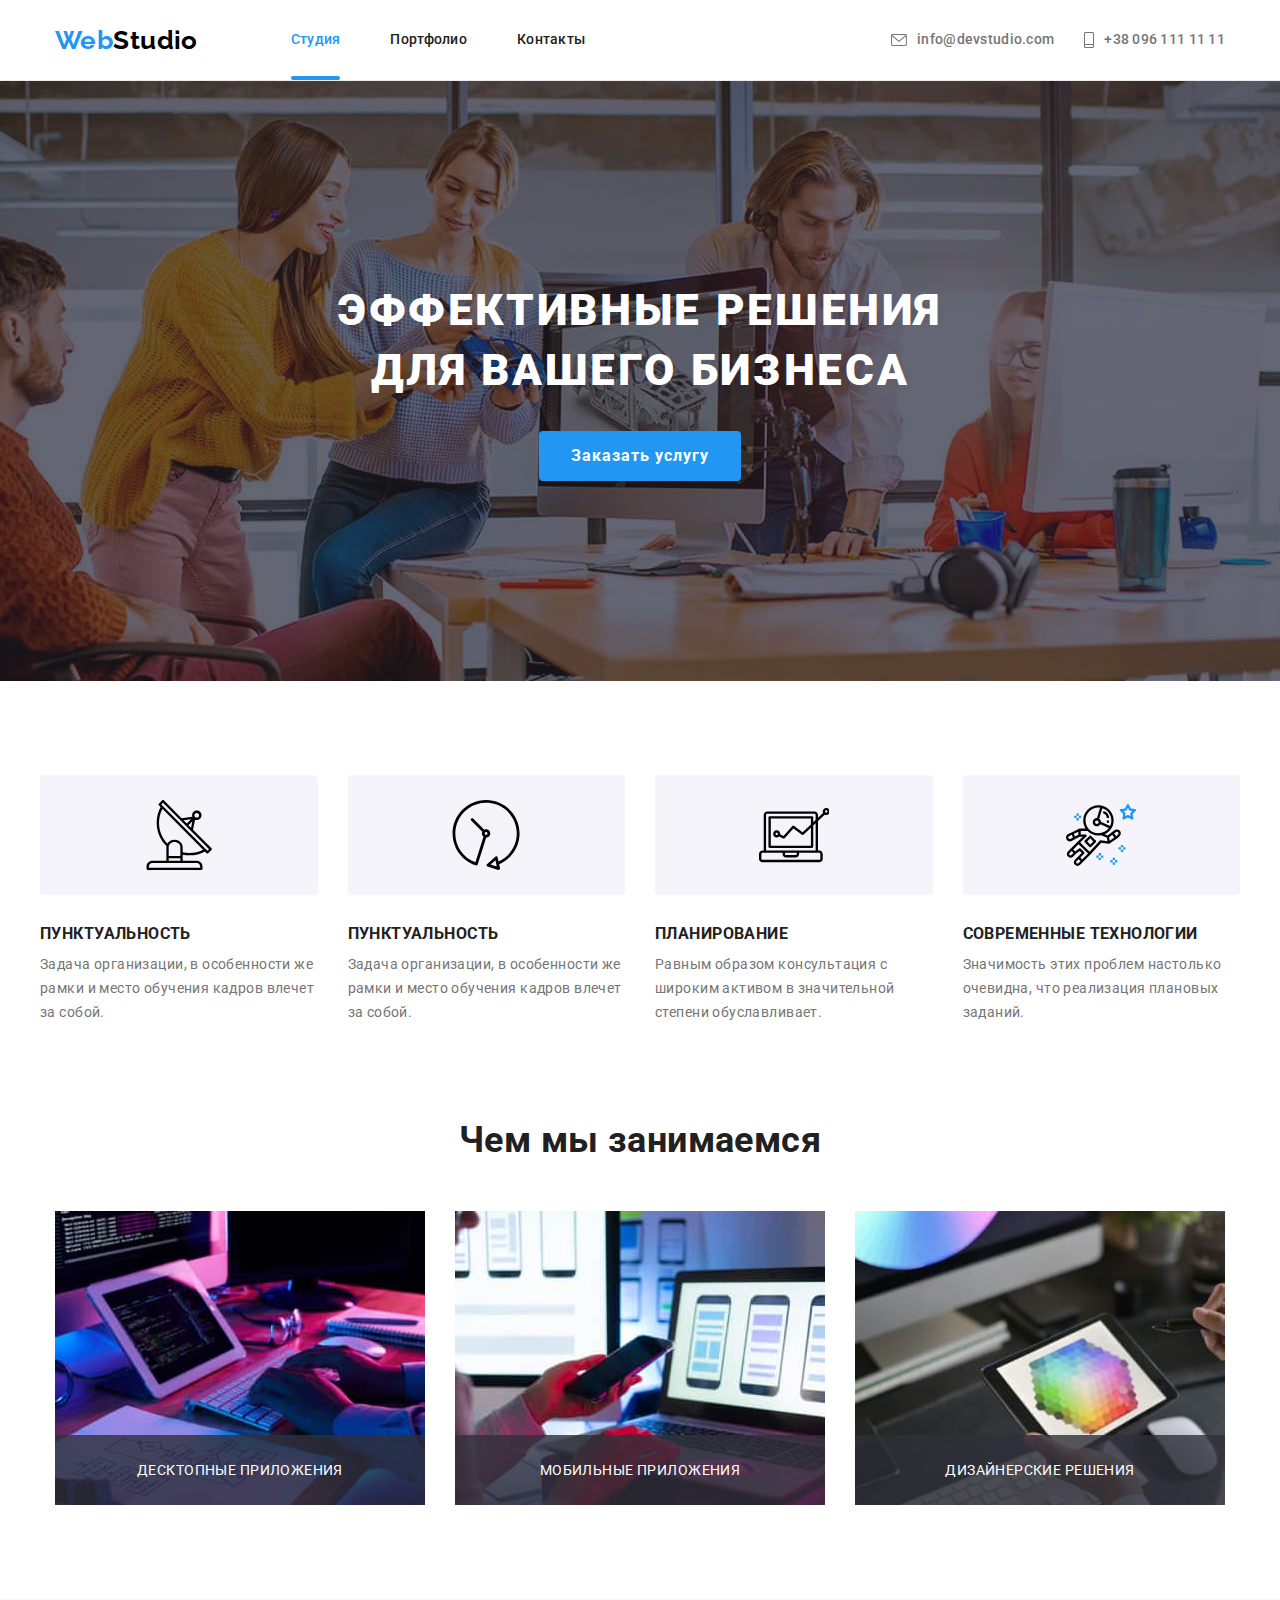
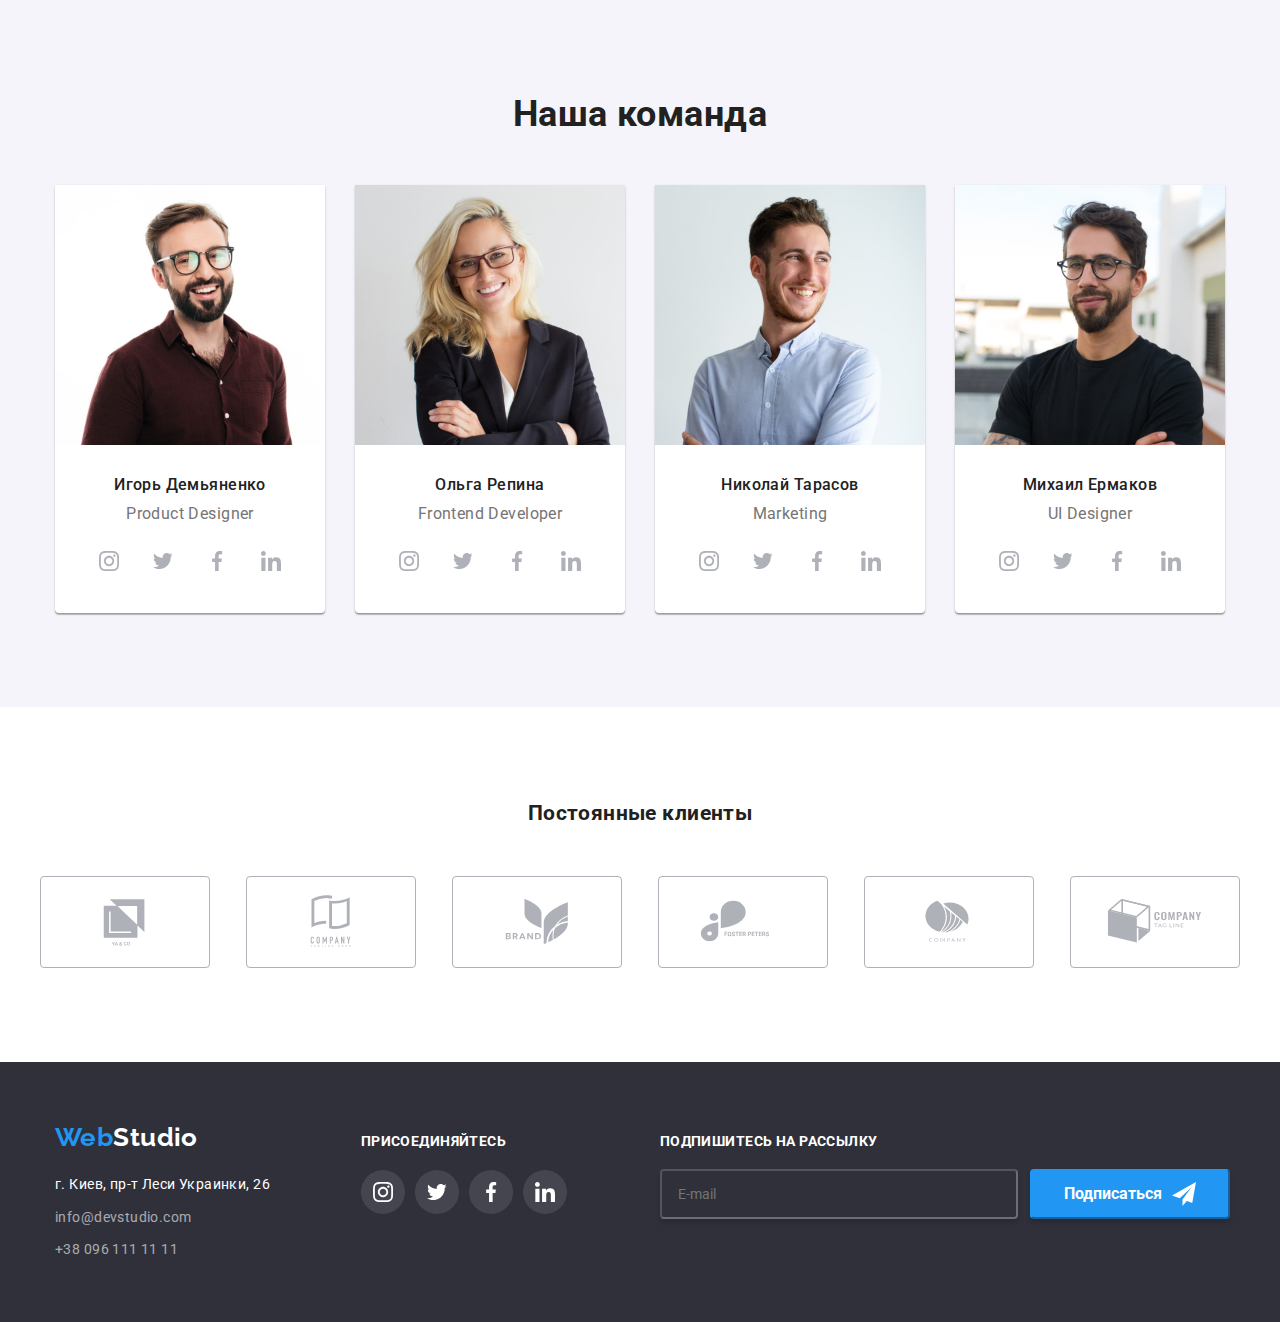
==== index.html @ d02903e9 "формы валидация" ====
<!DOCTYPE html>
<html lang="ru">
<head>
    <meta charset="UTF-8">
    <meta http-equiv="X-UA-Compatible" content="IE=edge">
    <meta name="viewport" content="width=device-width, initial-scale=1.0">
    <title>Студия</title>
    <link rel="preconnect" href="https://fonts.gstatic.com">
    <link href="https://fonts.googleapis.com/css2?family=Raleway:wght@700&family=Roboto:wght@400;500;700;900&display=swap" rel="stylesheet">
    <link rel="stylesheet" href="https://cdnjs.cloudflare.com/ajax/libs/modern-normalize/1.0.0/modern-normalize.min.css">
    <link rel="stylesheet" href="https://cdnjs.cloudflare.com/ajax/libs/modern-normalize/1.0.0/modern-normalize.min.css">   
    <link rel="stylesheet" href="./css/style.css">
</head>
<body>
  <header class="header">      
  <div class="container header-container">
      <nav class="navigation">
          <a class="logo link" href="">Web<span class="logo-header">Studio</span></a>
          <ul class="menu list">
              <li class="nav-menu">
                  <a class="menu-link link nav current" href="./index.html">Студия</a></li>
              <li class="nav-menu">
                  <a class="menu-link link nav" href="./portfolio.html">Портфолио</a></li>
              <li class="nav-menu">
                  <a class="menu-link link nav" href="">Контакты</a></li>
          </ul>
      </nav>
      <ul class="contacts list">
          <li class="contact-blok">            
            <a class="cont-link link" href="mailto:info@devstudio.com">
                <svg class="contact-icon" width="16px" height="12px">
                    <use href="./images/sprite.svg#mail"></use>
                </svg>
            info@devstudio.com</a>
         </li>
         <li class="contact-blok">
            <a class="cont-link link" href="tel:+380961111111">
                <svg class="contact-icon" width="10px" height="16px">
                    <use href="./images/sprite.svg#phone"></use>
                </svg>
            +38 096 111 11 11</a>
         </li>
      </ul>
  </div>   
  </header>
  <main>
<section class="hero"> 
    <div class="container">
        <h1 class="hero-title">Эффективные решения <br> для вашего бизнеса</h1>
        <button class="hero-button button"  type="button" data-modal-open>Заказать услугу</button>
    </div>                                      
</section> 
<section class="advantages "> 
    <div class="container section-bord">        
    <h2 class="visually-hidden">Наши преимущества</h2>
    <ul class="advant-lists list">                
        <li class="advant-menu">
            <div class="icon-blok">
                <svg class="icon" width="70px" height="70px">
                    <use href="./images/sprite.svg#vector-1"></use>
                </svg>
            </div>            
            <h3 class="advant-title">Пунктуальность</h3>
            <p class="text">Задача организации, в особенности же рамки и место обучения кадров влечет за собой.</p>
        </li>
        <li class="advant-menu">
            <div class="icon-blok">
                <svg class="icon" width="70px" height="70px">
                    <use href="./images/sprite.svg#vector-2"></use>
                </svg>
            </div>            
            <h3 class="advant-title">Пунктуальность</h3>
            <p class="text">Задача организации, в особенности же рамки и место обучения кадров влечет за собой.</p>
        </li>
        <li class="advant-menu">
            <div class="icon-blok">
                <svg class="icon" width="70px" height="70px">
                    <use href="./images/sprite.svg#vector-3"></use>
                </svg>
            </div>            
            <h3 class="advant-title">Планирование</h3>
            <p class="text">Равным образом консультация с широким активом в значительной степени обуславливает.</p>
        </li>
        <li class="advant-menu">
            <div class="icon-blok">
                <svg class="icon" width="70px" height="70px">
                    <use href="./images/sprite.svg#astronaut"></use>
                </svg>
            </div>            
            <h3 class="advant-title">Современные технологии</h3>
            <p class="text">Значимость этих проблем настолько очевидна, что реализация плановых заданий.</p>
        </li>
    </ul>
    </div>
</section>
<section class="section-work">
    <div class="container work">
    <h2 class="section-title">Чем мы занимаемся</h2>
    <ul class="work-lists list">
        <li class="work-img">                    
                <img src="./images/aboutus/about-us1.jpg" alt="картинка" width="370" height="294">
                <p class="work-text">Десктопные приложения</p>                   
        </li>
        <li class="work-img">                    
                <img src="./images/aboutus/about-us2.jpg" alt="картинка" width="370" height="294">
                <p class="work-text">Мобильные приложения</p>
        </li>
        <li class="work-img">                    
                <img src="./images/aboutus/about-us3.jpg" alt="картинка" width="370" height="294">
                <p class="work-text">Дизайнерские решения</p>
        </li>
    </ul>
    </div>
</section>
<section class="section team">
    <div class="container">
    <h2 class="section-title">Наша команда</h2>
    <ul class="team-list list">
    <li class="staff">
        <img class="staff-img" src="./images/team/igor-demianenko.jpg" alt="фотография Игоря" width="270" height="260">
        <div class="name-box">
            <h3 class="staff-title">Игорь Демьяненко</h3>
            <p class="staff-text" lang="en">Product Designer</p>
            <ul class="social-list list">
                <li class="social-list-item">
                    <a class="social-list-link" href="">
                        <svg class="social-list-icon" width="20px" height="20px">
                            <use href="./images/sprite.svg#instagram"></use>
                        </svg>
                    </a>                                
                </li>
                <li class="social-list-item">
                    <a class="social-list-link" href="">
                        <svg class="social-list-icon" width="20px" height="20px">
                            <use href="./images/sprite.svg#twitter"></use>
                        </svg>
                    </a>                                
                </li>
                <li class="social-list-item">
                    <a class="social-list-link" href="">
                        <svg class="social-list-icon" width="20px" height="20px">
                            <use href="./images/sprite.svg#facebook"></use>
                        </svg>
                    </a>                                
                </li>
                <li class="social-list-item">
                    <a class="social-list-link" href="">
                        <svg class="social-list-icon" width="20px" height="20px">
                            <use href="./images/sprite.svg#linkedin"></use>
                        </svg>
                    </a>                                
                </li>
            </ul>
        </div>                                                          
    </li>
    <li class="staff"> 
        <img class="staff-img" src="./images/team/olga-repina.jpg" alt="фотография Ольги" width="270" height="260">
        <div class="name-box">
            <h3 class="staff-title">Ольга Репина</h3>
            <p class="staff-text" lang="en">Frontend Developer</p>
            <ul class="social-list list">
                <li class="social-list-item">
                <a class="social-list-link" href="">
                    <svg class="social-list-icon" width="20px" height="20px">
                        <use href="./images/sprite.svg#instagram"></use>
                    </svg>
                </a>
                </li>
                <li class="social-list-item">
                <a class="social-list-link" href="">
                    <svg class="social-list-icon" width="20px" height="20px">
                        <use href="./images/sprite.svg#twitter"></use>
                    </svg>
                </a>
                </li>
                <li class="social-list-item">
                <a class="social-list-link" href="">
                    <svg class="social-list-icon" width="20px" height="20px">
                        <use href="./images/sprite.svg#facebook"></use>
                    </svg>
                </a>
                </li>
                <li class="social-list-item">
                <a class="social-list-link" href="">
                    <svg class="social-list-icon" width="20px" height="20px">
                        <use href="./images/sprite.svg#linkedin"></use>
                    </svg>
                </a>
                </li>
            </ul>
        </div>            
    </li>
    <li class="staff">
        <img class="staff-img" src="./images/team/nikolai-tarasov.jpg" alt="фотография Николая" width="270" height="260">
        <div class="name-box">
            <h3 class="staff-title">Николай Тарасов</h3>
            <p class="staff-text" lang="en">Marketing</p>
            <ul class="social-list list">
                <li class="social-list-item">
                    <a class="social-list-link" href="">
                        <svg class="social-list-icon" width="20px" height="20px">
                            <use href="./images/sprite.svg#instagram"></use>
                        </svg>
                    </a>
                </li>
                <li class="social-list-item">
                    <a class="social-list-link" href="">
                        <svg class="social-list-icon" width="20px" height="20px">
                            <use href="./images/sprite.svg#twitter"></use>
                        </svg>
                    </a>
                </li>
                <li class="social-list-item">
                    <a class="social-list-link" href="">
                        <svg class="social-list-icon" width="20px" height="20px">
                            <use href="./images/sprite.svg#facebook"></use>
                        </svg>
                    </a>
                </li>
                <li class="social-list-item">
                    <a class="social-list-link" href="">
                        <svg class="social-list-icon" width="20px" height="20px">
                            <use href="./images/sprite.svg#linkedin"></use>
                        </svg>
                    </a>
                </li>
            </ul>
        </div>                             
    </li>
    <li class="staff">
        <img src="./images/team/mihail-ermakov.jpg" alt="фотография Михаила" width="270" height="260">
        <div class="name-box">
            <h3 class="staff-title">Михаил Ермаков</h3>
            <p class="staff-text" lang="en">UI Designer</p>
            <ul class="social-list list">
                <li class="social-list-item">
                    <a class="social-list-link" href="">
                        <svg class="social-list-icon" width="20px" height="20px">
                            <use href="./images/sprite.svg#instagram"></use>
                        </svg>
                    </a>
                </li>
                <li class="social-list-item">
                    <a class="social-list-link" href="">
                        <svg class="social-list-icon" width="20px" height="20px">
                            <use href="./images/sprite.svg#twitter"></use>
                        </svg>
                    </a>
                </li>
                <li class="social-list-item">
                    <a class="social-list-link" href="">
                        <svg class="social-list-icon" width="20px" height="20px">
                            <use href="./images/sprite.svg#facebook"></use>
                        </svg>
                    </a>
                </li>
                <li class="social-list-item">
                    <a class="social-list-link" href="">
                        <svg class="social-list-icon" width="20px" height="20px">
                            <use href="./images/sprite.svg#linkedin"></use>
                        </svg>
                    </a>
                </li>
            </ul>
        </div>              
    </li>                 
    </ul>
    </div>
</section>
<section class="section-clients">
    <div class="container section-bord">
        <h2 class="clients-title">Постоянные клиенты</h2>
    <div class="clients-box">
        <ul class="client-link-icon list">
            <li class="client-list">
                <a class="client-link" href="">
                    <svg class="client-logo" width="106px" height="60px">
                        <use href="./images/sprite.svg#logo-company-1"></use>
                    </svg>
                </a>
            </li>
        </ul>
        <ul class="clients-link list">
            <li class="client-list">
                <a class="client-link" href="">
                    <svg class="client-logo" width="106px" height="60px">
                        <use href="./images/sprite.svg#logo-company-6"></use>
                    </svg>
                </a>
            </li>
        </ul>
        <ul class="clients-link list">
            <li class="client-list">
                <a class="client-link" href="">
                    <svg class="client-logo" width="106px" height="60px">
                        <use href="./images/sprite.svg#logo-company-3"></use>
                    </svg>
                </a>
            </li>
        </ul>
        <ul class="clients-link list">
            <li class="client-list">
                <a class="client-link" href="">
                    <svg class="client-logo" width="106px" height="60px">
                        <use href="./images/sprite.svg#logo-company-4"></use>
                    </svg>
                </a>
            </li>
        </ul>
        <ul class="clients-link list">
            <li class="client-list">
                <a class="client-link" href="">
                    <svg class="client-logo" width="106px" height="60px">
                        <use href="./images/sprite.svg#logo-company-5"></use>
                    </svg>
                </a>
            </li>
        </ul>
        <ul class="clients-link list">
            <li class="client-list">
                <a class="client-link" href="">
                    <svg class="client-logo" width="106px" height="60px">
                        <use href="./images/sprite.svg#logo-company-2"></use>
                    </svg>
                </a>
            </li>
        </ul> 
       
    </div>
    </div>
</section>
  </main>  
  <footer class="footer">
    <div class="container footer-blok">
    <div class="logo-address">
        <a class="logo link" href="">Web<span class="logo-footer">Studio</span></a>
        <address class="address">
            <ul class="address-link list">
                <li class="footer-link-board"><a class="address-link link nav" href="" target="_blank"
                        rel="noreferrer noopener">г. Киев, пр-т Леси Украинки, 26</a></li>
                <li class="footer-link-board"><a class="mail-link link nav"
                        href="mailto:info@devstudio.com">info@devstudio.com</a></li>
                <li><a class="tel-link link nav" href="tel:+380961111111">+38 096 111 11 11</a></li>
            </ul>
        </address>
    </div>    
    <div class="footer-social-link">
    <p class="footer-social-text">присоединяйтесь</p>
    <ul class="social-list footer-social-list list">
        <li class="social-list-item footer-social-list-item">
        <a class="social-list-link footer-social-list-link" href="">
            <svg class="social-list-icon footer-social-list-icon" width="20px" height="20px">
                <use href="./images/sprite.svg#instagram"></use>
            </svg>
        </a>
        </li>
        <li class="social-list-item footer-social-list-item">
        <a class="social-list-link footer-social-list-link" href="">
            <svg class="social-list-icon footer-social-list-icon" width="20px" height="20px">
                <use href="./images/sprite.svg#twitter"></use>
            </svg>
        </a>
        </li>
        <li class="social-list-item footer-social-list-item">
        <a class="social-list-link footer-social-list-link" href="">
            <svg class="social-list-icon footer-social-list-icon" width="20px" height="20px">
                <use href="./images/sprite.svg#facebook"></use>
            </svg>
        </a>
        </li>
        <li class="social-list-item footer-social-list-item">
        <a class="social-list-link footer-social-list-link" href="">
            <svg class="social-list-icon footer-social-list-icon" width="20px" height="20px">
                <use href="./images/sprite.svg#linkedin"></use>
            </svg>
        </a>
        </li>
    </ul>
    </div>
    <form action="#" class="email-form">
        <p class="email-form-text">Подпишитесь на рассылку</p>
        <div class="email-form-block">
            <label class="email-form-field">
                <input type="email" class="email-form-input" placeholder="E-mail">
            </label>
            <button type="submit" class="email-form-button">Подписаться
                <svg class="email-form-button-icon" width="24px" height="24px">
                    <use href="./images/sprite.svg#icon-send"></use>
                </svg>
            </button>
        </div>        
    </form>
    </div>           
  </footer>
<div class="backdrop is-hidden" data-modal>
    <div class="modal">
        <button class="modal-close-button" type="button" data-modal-close>
            <svg width="11px" height="11px">
                <use href="./images/sprite.svg#icon-close"></use>
            </svg>
        </button>
        <form action="#" class="modal-form">
            <p class="modal-form-head">Оставьте свои данные, мы вам перезвоним</p>
            <label class="modal-form-field">
                Имя
                <span class="modal-form-wrapper">
                    <input type="text" name="user-name" class="modal-form-input" minlength="2" required>
                    <svg class="modal-form-icon" width="12px" height="12px">
                        <use href="./images/sprite.svg#icon-name"></use>
                    </svg>
                </span>                
            </label>
            <label class="modal-form-field">
                Телефон
                <span class="modal-form-wrapper">
                    <input type="tel" name="user-phon" class="modal-form-input" required pattern="[0-9]{3}-[0-9]{3}-[0-9]{2}-[0-9]{2}" title="095-000-00-00">
                    <svg class="modal-form-icon" width="12px" height="12px">
                        <use href="./images/sprite.svg#icon-phon"></use>
                    </svg>
                </span>                
            </label>
            <label class="modal-form-field">
                Почта
                <span class="modal-form-wrapper">
                    <input type="email" name="user-email" class="modal-form-input" required>
                    <svg class="modal-form-icon" width="12px" height="12px">
                        <use href="./images/sprite.svg#icon-mail"></use>
                    </svg>
                </span>
            </label>
            <label class="modal-form-field">
                Комментарий
                <textarea name="user-message" class="modal-form-message" placeholder="Введите текст"></textarea>
            </label>
            <input type="checkbox" class="modal-form-checkbox visually-hidden" id="checkbox-policy" required>
            <label for="checkbox-policy" class="modal-form-checkbox-policy">Соглашаюсь с рассылкой и принимаю <a href="" class="policy-link">Условия договора</a></label>
            <button type="submit" class="modal-form-button">Отправить</button>
        </form>
    </div>
</div>
<script src="./js/modal.js"></script>
</body>
</html>
---- css/style.css ----
:root {
  --main-font: 'Roboto', sans-serif;
  --secondary-font: 'Raleway', sans-serif;
  --accent-color: #2196f3;
  --secondary-color: #757575;
  --body-color: #212121;
  --white-color: #fff;
  --background-color-footer-header: #2f303a;
  --nav-footer-color: #ffffff99;
  --black-color: #000;
  --indent: 30px;
  --background-icon-button: #f5f4fa;
  --icon-color: #afb1b8;
}
h1,
h2,
h3,
h4,
h5,
h6,
p {
  margin-top: 0;
  margin-bottom: 0;
}
ul,
ol {
  margin-top: 0;
  margin-bottom: 0;
  padding-left: 0;
}
img {
  display: block;
}
body {
  color: var(--body-color);
  font-family: var(--main-font);
  font-size: 14px;
  letter-spacing: 0.03em;
  font-style: normal;
  font-weight: 400;
}
/* ===  COMPONENTS  === */
.list {
  list-style: none;
}
.link {
  text-decoration: none;
  color: var(--body-color);
}
.current {
  color: var(--accent-color);
}
.visually-hidden {
  position: absolute;
  width: 1px;
  height: 1px;
  margin: -1px;
  border: 0;
  padding: 0;

  white-space: nowrap;
  clip-path: inset(100%);
  clip: rect(0 0 0 0);
  overflow: hidden;
}
.container {
  width: 1200px;
  padding-left: 15px;
  padding-right: 15px;
  margin: 0 auto;
}

.section-title {
  font-weight: 700;
  font-size: 36px;
  line-height: 1.17;
  text-align: center;
}

.button {
  cursor: pointer;
}
.current {
  position: relative;
  color: var(--accent-color);
}
.current::after {
  content: ' ';
  display: block;
  position: absolute;
  width: 100%;
  height: 4px;
  border-radius: 2px;
  background-color: var(--accent-color);
  margin-top: 28px;
}
/* ===== header =====*/
.header-container {
  display: flex;
  align-items: center;
  justify-content: space-between;
}
.header {
  border-bottom: 1px solid #ececec;
}
.navigation {
  display: flex;
  align-items: center;
}
.menu {
  display: flex;
  justify-content: center;
}
.menu-link {
  display: block;
  transition-property: color;
  transition-duration: 250ms;
  transition-timing-function: cubic-bezier(0.4, 0, 0.2, 1);
}
.nav-menu:not(:last-child) {
  margin-right: 50px;
}
.menu-link:hover,
.menu-link:focus {
  color: var(--accent-color);
}
.logo {
  font-family: var(--secondary-font);
  font-weight: 700;
  font-size: 26px;
  line-height: 1.19;
  color: var(--accent-color);
  margin-right: 93px;
  transition-property: color;
  transition-duration: 250ms;
  transition-timing-function: cubic-bezier(0.4, 0, 0.2, 1);
}
.logo-header {
  color: var(--black-color);
  transition-property: color;
  transition-duration: 250ms;
  transition-timing-function: cubic-bezier(0.4, 0, 0.2, 1);
}
.logo-header:hover,
.logo-header:focus {
  color: var(--accent-color);
}
.logo:hover,
.logo:focus {
  color: var(--accent-color);
}

.menu,
.cont-link {
  font-family: var(--main-font);
  font-weight: 500;
  line-height: 1.14;
  letter-spacing: 0.02em;
  color: var(--secondary-color);
}
.contacts {
  display: flex;
  justify-content: center;
}
.contact-blok {
  display: flex;
  align-items: center;
  fill: var(--secondary-color);
}
.contact-blok:not(:first-child) {
  margin-left: var(--indent);
}
.cont-link {
  display: flex;
  align-items: center;
  padding: 32px 0;
  transition-property: color;
  transition-duration: 250ms;
  transition-timing-function: cubic-bezier(0.4, 0, 0.2, 1);
}
.contact-icon {
  align-items: center;
  margin-right: 10px;
  transition-property: color;
  transition-duration: 250ms;
  transition-timing-function: cubic-bezier(0.4, 0, 0.2, 1);
}
.cont-link:hover,
.cont-link:focus {
  color: var(--accent-color);
}
.cont-link:hover .contact-icon,
.cont-link:focus .contact-icon {
  fill: var(--accent-color);
}

/* ===== end header =====*/
/* ======== hero ========*/
.hero {
  background-color: #c4c4c4;
  text-align: center;
  padding-top: 200px;
  padding-bottom: 200px;
  background-image: linear-gradient(rgba(47, 48, 58, 0.4), rgba(47, 48, 58, 0.4)),
    url(../images/hero.jpg);
  background-repeat: no-repeat;
  max-width: 1600px;
  margin: auto;
  background-position: center;
  background-size: cover;
}
.hero-title {
  font-weight: 900;
  font-size: 44px;
  line-height: 1.36;
  letter-spacing: 0.06em;
  text-transform: uppercase;
  color: var(--white-color);
  margin-bottom: var(--indent);
}
.hero-button {
  font-style: normal;
  font-weight: 700;
  font-size: 16px;
  line-height: 1.88;
  display: flex;
  letter-spacing: 0.06em;
  color: var(--white-color);
  background-color: var(--accent-color);
  margin-left: auto;
  margin-right: auto;
  padding: 10px 32px;
  border-radius: 4px;
  border: transparent;
}
/* ======== end hero ========*/
/* ======  advantages ====== */
.advant-lists {
  align-content: center;
  display: flex;
}
.section-bord {
  padding: 94px 0;
}
.advant-menu {
  flex-basis: calc(100% / 4);
}
.advant-menu:not(:last-child) {
  margin-right: var(--indent);
}
.advant-title {
  font-weight: 700;
  line-height: 1.14;
  margin-top: var(--indent);
  text-transform: uppercase;
}
.text {
  line-height: 1.71;
  color: var(--secondary-color);
  display: block;
  margin-top: 10px;
}
.icon-blok {
  display: flex;
  align-items: center;
  justify-content: center;
  height: 120px;
  border: 1px solid var(--background-icon-button);
  border-radius: 4px;
  background-color: var(--background-icon-button);
}

/* ===== end advantages ===== */
/* ======== our work ======== */
.work {
  padding-bottom: 94px;
}
.section-title {
  margin-bottom: 50px;
}
.work-lists {
  display: flex;
  flex-wrap: wrap;
}
.work-img {
  width: 370px;
  position: relative;
  overflow: hidden;
}
.work-img:not(:last-child) {
  margin-right: var(--indent);
}
.work-text {
  position: absolute;
  left: 0;
  bottom: 0;
  width: 100%;
  height: 70px;
  display: flex;
  justify-content: center;
  align-items: center;
  color: var(--white-color);
  background-color: rgba(47, 48, 58, 0.8);
  text-transform: uppercase;
}
/* ====== end our work ======= */
/* ======== our team ======== */

.team {
  background-color: var(--background-icon-button);
  padding-top: 94px;
  padding-bottom: 94px;
}
.section-title {
  margin-bottom: 50px;
}
.team-list {
  display: flex;
  flex-wrap: wrap;
  margin-right: calc(-1 * var(--indent));
  margin-bottom: calc(-1 * var(--indent));
}
.social-list {
  display: flex;
  justify-content: space-between;
}
.social-list-link:hover,
.social-list-link:focus {
  background-color: var(--accent-color);
}
.social-list-icon {
  fill: var(--icon-color);
  transition-property: fill;
  transition-duration: 250ms;
  transition-timing-function: cubic-bezier(0.4, 0, 0.2, 1);
}
.social-list-link:hover .social-list-icon,
.social-list-link:focus .social-list-icon {
  fill: var(--white-color);
}
.social-list-link {
  display: flex;
  width: 44px;
  height: 44px;
  background-color: var(--white-color);
  border-radius: 50%;
  align-items: center;
  justify-content: center;
  transition-property: background-color;
  transition-duration: 250ms;
  transition-timing-function: cubic-bezier(0.4, 0, 0.2, 1);
}
.staff {
  flex-basis: calc(100% / 4 - var(--indent));
  margin-right: var(--indent);
  margin-bottom: var(--indent);
  background: var(--white-color);
  box-shadow: 0px 1px 3px rgba(0, 0, 0, 0.12), 0px 1px 1px rgba(0, 0, 0, 0.14),
    0px 2px 1px rgba(0, 0, 0, 0.2);
  border-radius: 0px 0px 4px 4px;
}
.staff-title {
  font-weight: 500;
  font-size: 16px;
  line-height: 1.19;
  text-align: center;
  margin-bottom: 10px;
}
.staff-text {
  font-size: 16px;
  line-height: 1.19;
  text-align: center;
  color: var(--secondary-color);
  margin-bottom: 16px;
}
.name-box {
  padding: 30px 32px;
}
/* ====== end our team ======= */

/* ===== our clients ===== */
.clients-box {
  display: flex;
  justify-content: space-between;
}
.clients-title {
  text-align: center;
  margin-bottom: 50px;
}
.client-link {
  display: flex;
  width: 170px;
  height: 92px;
  align-items: center;
  justify-content: center;
  border: 1px solid var(--icon-color);
  border-radius: 4px;
  transition-property: border-color;
  transition-duration: 250ms;
  transition-timing-function: cubic-bezier(0.4, 0, 0.2, 1);
}
.client-logo {
  fill: var(--icon-color);
  transition-property: fill;
  transition-duration: 250ms;
  transition-timing-function: cubic-bezier(0.4, 0, 0.2, 1);
}
.client-link:hover,
.client-link:focus {
  border-color: var(--accent-color);
}
.client-link:hover .client-logo,
.client-link:focus .client-logo {
  fill: var(--accent-color);
}

/* ===== end our clients ===== */

/* ======= footer ========= */
.footer {
  background-color: var(--background-color-footer-header);
  padding-top: 60px;
  padding-bottom: 60px;
}
.footer-link-board {
  margin-bottom: 9px;
}
.logo-footer {
  color: var(--white-color);
  transition-property: color;
  transition-duration: 250ms;
  transition-timing-function: cubic-bezier(0.4, 0, 0.2, 1);
}
.logo-footer:hover,
.logo-footer:focus {
  color: var(--accent-color);
}
.address-link,
.mail-link,
.tel-link {
  font-style: normal;
  font-family: var(--main-font);
  line-height: 1.71;
}
.address-link {
  color: var(--white-color);
  margin-top: 20px;
}
.mail-link,
.tel-link {
  color: var(--nav-footer-color);
}
.footer-blok {
  display: flex;
  align-items: baseline;
}
.footer-social-link {
  margin-left: 70px;
  margin-right: 93px;
}
.footer-social-text {
  font-weight: 700;
  font-size: 14px;
  line-height: 1.14;
  text-align: left;
  text-transform: uppercase;
  color: var(--white-color);
  margin-bottom: 20px;
  fill: var(--accent-color);
}
.footer-social-list-item:not(:first-child) {
  margin-left: 10px;
}
.footer-social-list-link {
  background-color: rgba(255, 255, 255, 0.1);
}
.footer-social-list-icon {
  fill: var(--white-color);
}
.email-form-text {
  font-weight: 700;
  font-size: 14px;
  line-height: 1.17;
  text-align: left;
  text-transform: uppercase;
  color: var(--white-color);
  margin-bottom: 20px;
}
.email-form-block {
display: flex;
justify-content: space-between;
}
.email-form-input {
  width: 358px;
  height: 50px;
  color: var(--white-color);
  background-color: var(--background-color-footer-header);
  border-color: rgba(255, 255, 255, 0.3);
  border-radius: 4px;
  box-shadow: 0 4px 4px rgba(0, 0, 0, 0.15);
  padding-left: 16px;
}
.email-form-input::placeholder {
  color: rgba(255, 255, 255, 0,6);
}
.email-form-button {
  width: 200px;
  height: 50px;
  display: flex;
  align-items: center;
  justify-content: center;
  fill: var(--white-color);
  background-color: var(--accent-color);
  font-weight: 700;
  font-size: 16px;
  line-height: 1.88;
  color: var(--white-color);
  box-shadow: 0 4px 4px rgba(0, 0, 0, 0.15);
  border-color: var(--accent-color);
  border-radius: 4px;
  padding: 0;
}
.email-form-button-icon {
  margin-left: 10px;
}
.email-form-field {
  margin-right: 12px;
}

/* ====== end footer ======= */

/* ==portfolio== */
.portfolio {
  padding-top: 100px;
  padding-bottom: 94px;
}
.button-titles {
  display: flex;
  margin-bottom: 50px;
  justify-content: center;
}
.button-portf {
  font-family: var(--main-font);
  font-weight: 500;
  font-size: 16px;
  line-height: 1.63;
  text-align: center;
  color: var(--body-color);
  padding: 8px 22px;
  border-radius: 4px;
  background: var(--background-icon-button);
  border: transparent;
  transition-property: background-color, color, box-shadow;
  transition-duration: 250ms;
  transition-timing-function: cubic-bezier(0.4, 0, 0.2, 1);
}
.button-blok:not(:last-child) {
  margin-right: 8px;
}
.button-portf:hover,
.button-portf:focus {
  background-color: var(--accent-color);
  color: var(--white-color);
  box-shadow: 0px 3px 1px rgba(0, 0, 0, 0.1), 0px 1px 2px rgba(0, 0, 0, 0.08),
    0px 2px 2px rgba(0, 0, 0, 0.12);
}
.project-lists {
  display: flex;
  flex-wrap: wrap;
  margin-right: calc(-1 * var(--indent));
  margin-bottom: calc(-1 * var(--indent));
}
.project-blok {
  display: flex;
  flex-basis: calc(100% / 3 - var(--indent));
  margin-right: var(--indent);
  margin-bottom: var(--indent);
}
.project-link {
  transition-property: box-shadow;
  transition-duration: 250ms;
  transition-timing-function: cubic-bezier(0.4, 0, 0.2, 1);
}
.project-link:hover,
.project-link:focus {
  box-shadow: 1px 4px 6px rgba(0, 0, 0, 0.16), 0 4px 4px rgba(0, 0, 0, 0.06),
    0 1px 1px rgba(0, 0, 0, 0.12);
}
.description-bloc {
  position: relative;
  overflow: hidden;
}
.description {
  font-family: var(--main-font);
  font-weight: 400;
  font-size: 18px;
  line-height: 1.56;
  color: var(--white-color);
  text-align: left;
  position: absolute;
  width: 100%;
  height: 100%;
  top: 0;
  left: 0;
  background-color: rgba(33, 150, 243, 0.9);
  padding: 24px 63px;
  overflow: auto;
  transform: translateY(100%);
  transition: transform;
  transition-duration: 250ms;
  transition-timing-function: cubic-bezier(0.4, 0, 0.2, 1);
}
.project-link:hover .description,
.project-link:focus .description {
  transform: translateY(0%);
}
.bord {
  padding: 20px 24px;
  border: 1px solid #eeeeee;
  border-top: transparent;
}
.title-primary {
  font-family: var(--main-font);
  font-weight: 700;
  font-size: 18px;
  line-height: 2;
  letter-spacing: 0.06em;
  color: var(--body-color);
  margin-bottom: 4px;
  text-align: left;
}
.text-portf {
  font-family: var(--main-font);
  font-size: 16px;
  line-height: 1.88;
  color: var(--secondary-font);
  text-align: left;
}
/* ======  modal window ======== */
.backdrop {
  position: fixed;
  top: 0;
  left: 0;
  z-index: 300;
  width: 100vw;
  height: 100vh;
  background-color: rgba(0, 0, 0, 0.5);
}
.modal {
  position: absolute;
  width: 528px;
  height: 581px;
  background-color: var(--white-color);
  border-radius: 4px;
  top: 50%;
  left: 50%;
  transform: translate(-50%, -50%);
}
.is-hidden {
  opacity: 0;
  pointer-events: none;
  visibility: hidden;
}
.modal-close-button {
  position: absolute;
  top: 8px;
  right: 8px;
  width: 30px;
  height: 30px;
  border-radius: 50%;
  border: 1px solid rgba(0, 0, 0, 0.1);
  padding: 0;
  cursor: pointer;
  box-shadow: 0 1px 3px rgba(0, 0, 0, 0.12), 0 1px 1px rgba(0, 0, 0, 0.14),
    0 2px 1px rgba(0, 0, 0, 0.2);
} 
.modal-form {
  display: flex;
  flex-direction: column;
  padding: 40px;
 }
.modal-form-head {
  font-weight: 700;
  font-size: 20px;  
  line-height: 1.17;
  text-align: center;
  margin-bottom: 12px;
}
.modal-form-field {
  margin-bottom: 10px;
}
.modal-form-input {
  width: 100%;
  padding-left: 42px;
  height: 40px;
  border-radius: 4px;
  border: 1px solid rgba(33, 33, 33, 0.2);
 
}
.modal-form-message {
  width: 100%;
  height: 120px;
  resize: none;
  border-radius: 4px;
  border: 1px solid rgba(33, 33, 33, 0.2);
  margin-top: 4px;
  padding: 12px 16px;
}
.modal-form-message::placeholder {
  color: rgba(117, 117, 117, 0.5);
}
.modal-form-message:focus {
  outline: none;
  border-color: var(--accent-color);
}
.modal-form-checkbox-policy {
  font-weight: 400;
  font-size: 14px;  
  line-height: 1.71;
  margin-bottom: 30px;
  
}
.modal-form-checkbox-policy::before {
  content: "";
  display: inline-block;
  width: 16px;
  height: 15px;
  border: 1px solid #212121;
  cursor: pointer;
  vertical-align: middle;
  margin-right:  8px;
  background-color: var(--white-color);
  background-image: url(./images/sprite.svg#icon-check);
}
.modal-form-checkbox:checked + .modal-form-checkbox-policy::before {
  border:var(--accent-color);
  background-color: var(--accent-color);
}
.policy-link {
  color: var(--accent-color);
}
.modal-form-button {
  padding: 10px 55px; 
  cursor: pointer;
  align-self: center;
  font-weight: 700;
  font-size: 16px;  
  line-height: 1.88;
  color: var(--white-color);
  border-radius: 4px;
  border: 1px solid var(--accent-color);
  background-color: var(--accent-color);
  box-shadow: 0 4px 4px rgba(0, 0, 0, 0.15);
}
.modal-form-wrapper {
  position: relative;
  display: block;
  margin-top: 4px;
}
.modal-form-icon {
  position: absolute;
  left: 15px;
  top: 50%;
  transform: translateY(-50%);
}
.modal-form-input:focus {
  border-color: var(--accent-color);
  outline: none;
}
.modal-form-input:focus + .modal-form-icon {
  fill: var(--accent-color);
}

/* ======  end modal window ========
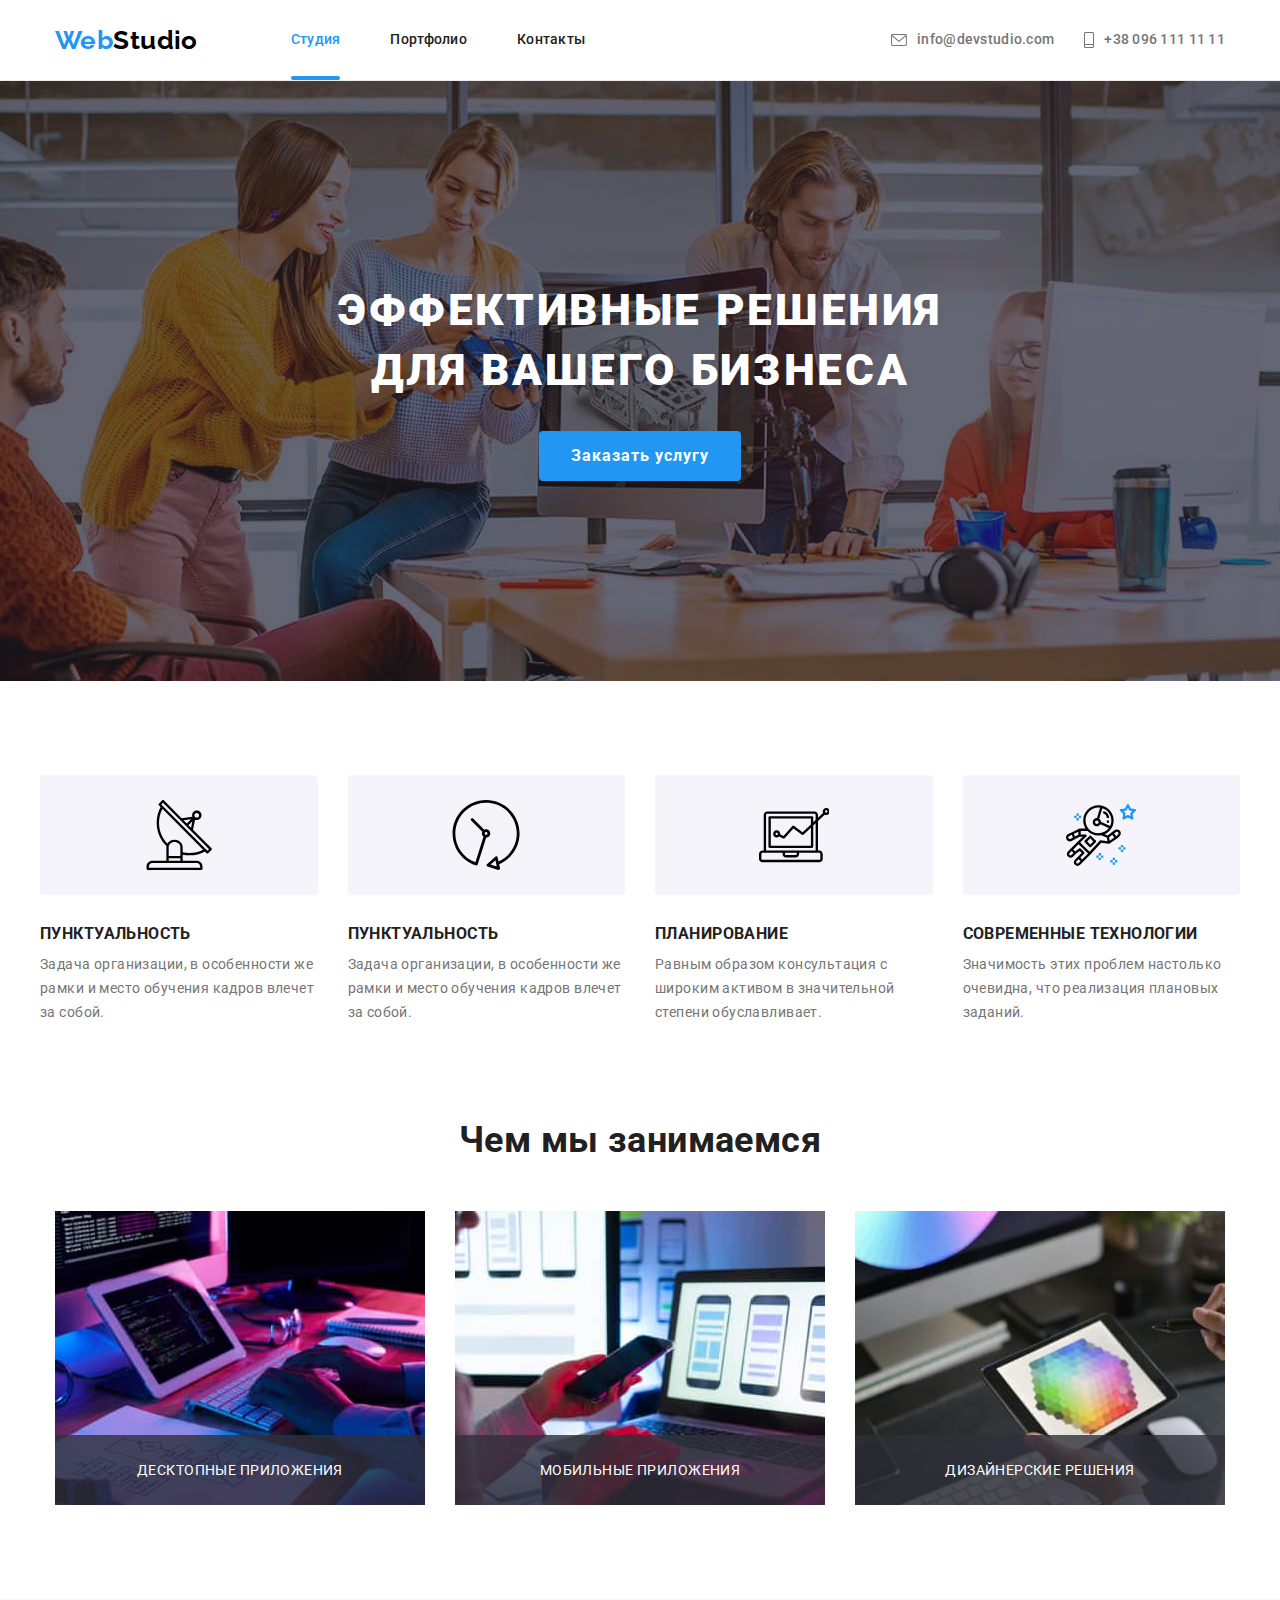
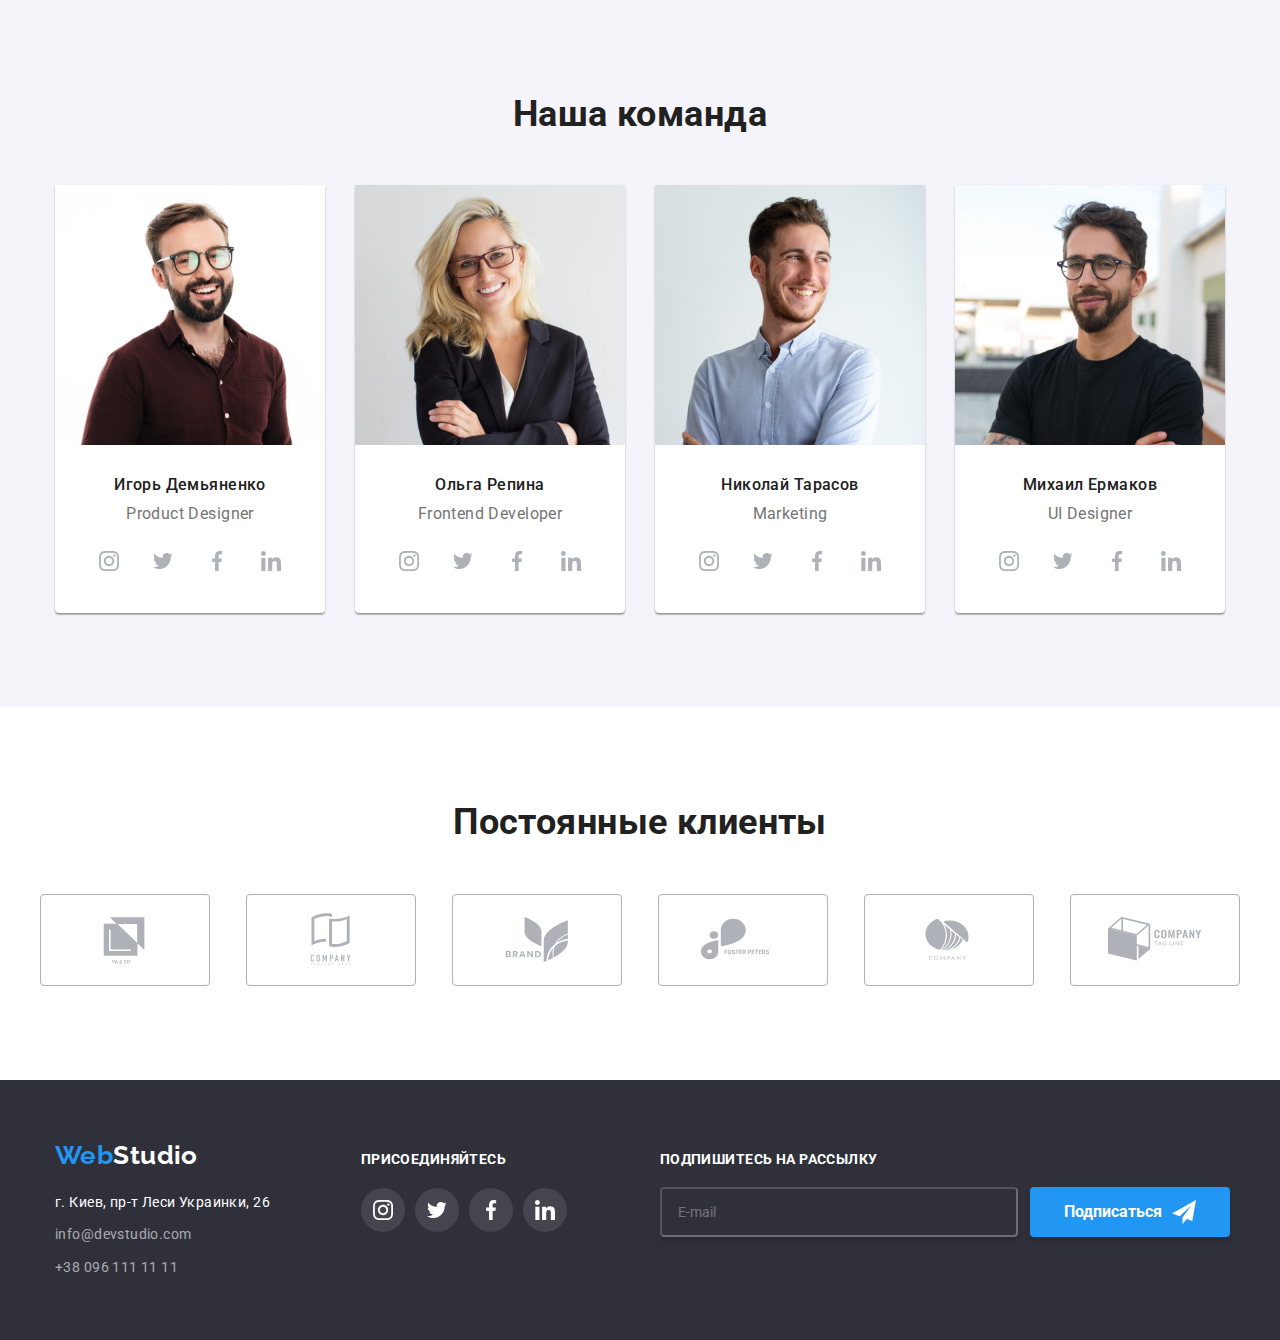
==== commit 7454491e: "замечания ментора1" ====
--- a/index.html
+++ b/index.html
@@ -414,7 +414,7 @@
                 Телефон
                 <span class="modal-form-wrapper">
                     <input type="tel" name="user-phon" class="modal-form-input" required pattern="[0-9]{3}-[0-9]{3}-[0-9]{2}-[0-9]{2}" title="095-000-00-00">
-                    <svg class="modal-form-icon" width="12px" height="12px">
+                    <svg class="modal-form-icon" width="13px" height="13px">
                         <use href="./images/sprite.svg#icon-phon"></use>
                     </svg>
                 </span>                
@@ -423,7 +423,7 @@
                 Почта
                 <span class="modal-form-wrapper">
                     <input type="email" name="user-email" class="modal-form-input" required>
-                    <svg class="modal-form-icon" width="12px" height="12px">
+                    <svg class="modal-form-icon" width="15px" height="12px">
                         <use href="./images/sprite.svg#icon-mail"></use>
                     </svg>
                 </span>
@@ -432,8 +432,11 @@
                 Комментарий
                 <textarea name="user-message" class="modal-form-message" placeholder="Введите текст"></textarea>
             </label>
-            <input type="checkbox" class="modal-form-checkbox visually-hidden" id="checkbox-policy" required>
-            <label for="checkbox-policy" class="modal-form-checkbox-policy">Соглашаюсь с рассылкой и принимаю <a href="" class="policy-link">Условия договора</a></label>
+            <label class="check">
+                <input type="checkbox" name="user-policy" class="check_input" required>
+                <span class="check_box"></span>
+                Соглашаюсь с рассылкой и принимаю <a href="" class="policy-link">Условия договора</a>
+            </label>            
             <button type="submit" class="modal-form-button">Отправить</button>
         </form>
     </div>
--- a/css/style.css
+++ b/css/style.css
@@ -112,7 +112,8 @@
   justify-content: center;
 }
 .menu-link {
-  display: block;
+  display: block; 
+  padding: 32px 0;
   transition-property: color;
   transition-duration: 250ms;
   transition-timing-function: cubic-bezier(0.4, 0, 0.2, 1);
@@ -131,6 +132,7 @@
   line-height: 1.19;
   color: var(--accent-color);
   margin-right: 93px;
+  padding: 24px 0;
   transition-property: color;
   transition-duration: 250ms;
   transition-timing-function: cubic-bezier(0.4, 0, 0.2, 1);
@@ -384,6 +386,9 @@
   justify-content: space-between;
 }
 .clients-title {
+  font-weight: 700;
+  font-size: 36px;
+  line-height: 1.17;
   text-align: center;
   margin-bottom: 50px;
 }
@@ -519,6 +524,7 @@
   border-color: var(--accent-color);
   border-radius: 4px;
   padding: 0;
+  border: none;
 }
 .email-form-button-icon {
   margin-left: 10px;
@@ -713,28 +719,31 @@
   outline: none;
   border-color: var(--accent-color);
 }
-.modal-form-checkbox-policy {
-  font-weight: 400;
-  font-size: 14px;  
-  line-height: 1.71;
+.check {
+  display: block;
+  padding-left: 20px;
+  text-align: center;
   margin-bottom: 30px;
-  
-}
-.modal-form-checkbox-policy::before {
-  content: "";
-  display: inline-block;
+}
+.check_input {
+  -webkit-appearance: none;
+  position: absolute;
+}
+.check_box {
+  margin-left: -20px;
+  position: absolute;
   width: 16px;
   height: 15px;
-  border: 1px solid #212121;
-  cursor: pointer;
-  vertical-align: middle;
-  margin-right:  8px;
-  background-color: var(--white-color);
-  background-image: url(./images/sprite.svg#icon-check);
-}
-.modal-form-checkbox:checked + .modal-form-checkbox-policy::before {
-  border:var(--accent-color);
+  border: 2px solid #212121;
+  border-radius: 2px;
+}
+.check_input:focus + .check_box{
+  border-color: var(--accent-color);
+}
+.check_input:checked + .check_box {
+  border-color: var(--accent-color);
   background-color: var(--accent-color);
+  background-image: url(./images/check.svg)
 }
 .policy-link {
   color: var(--accent-color);
